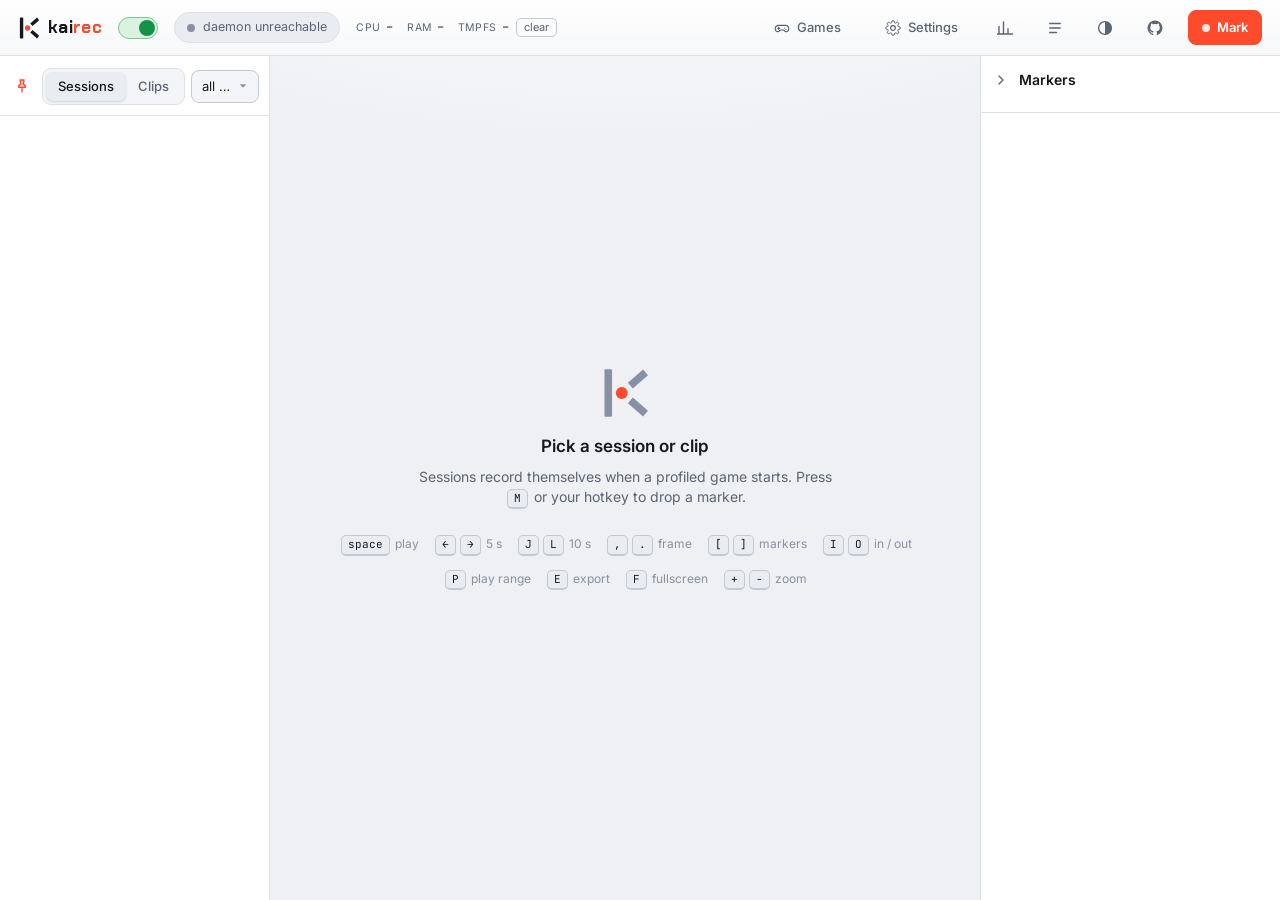
==== src/Kairec.Daemon/wwwroot/index.html @ ac929bff "Web UI: light theme that follows the system, icon-only Stats and Log Colours are light-dark() tokens" ====
<!doctype html>
<html lang="en">
<head>
<meta charset="utf-8">
<meta name="viewport" content="width=device-width, initial-scale=1">
<title>kairec</title>
<link rel="icon" type="image/svg+xml" href="kairec-icon.svg">
<link rel="icon" type="image/png" sizes="32x32" href="kairec-icon-32.png">
<link rel="preconnect" href="https://fonts.googleapis.com">
<link href="https://fonts.googleapis.com/css2?family=Chakra+Petch:wght@700&family=Inter:wght@400;500;600;700&family=JetBrains+Mono:wght@400;500&display=swap" rel="stylesheet">
<script>
  // Theme: follows the OS/browser unless the theme button picked light or dark (kept in localStorage).
  // Runs before the stylesheet so the page never flashes the wrong one.
  (() => {
    const mq = matchMedia('(prefers-color-scheme: light)');
    const apply = () => {
      let t = 'auto'; try { t = localStorage.getItem('theme') || 'auto'; } catch {}
      document.documentElement.dataset.scheme = t === 'auto' ? (mq.matches ? 'light' : 'dark') : t;
      return t;
    };
    mq.addEventListener('change', apply); apply();
    window.kairecTheme = { get: apply, set: t => { try { t === 'auto' ? localStorage.removeItem('theme') : localStorage.setItem('theme', t); } catch {} return apply(); } };
  })();
</script>
<link rel="stylesheet" href="style.css">
</head>
<body>
<header>
  <div class="brand">
    <svg class="logo" viewBox="14 10 88 100" aria-hidden="true"><rect x="20" y="16" width="14" height="88" rx="2" fill="currentColor"/><line x1="67.9" y1="46.3" x2="96" y2="22" stroke="currentColor" stroke-width="14"/><line x1="67.9" y1="73.7" x2="96" y2="98" stroke="currentColor" stroke-width="14"/><circle cx="52" cy="60" r="11" fill="var(--brand)"/></svg>
    <span class="wordmark">kai<span class="rec">rec</span></span>
  </div>
  <div class="switch-wrap">
    <button id="powerBtn" class="switch on" title="auto recording on/off"><span class="knob"></span></button>
    <div id="pauseMenu" class="menu" hidden>
      <div class="menu-title">Turn off recording</div>
      <button data-pause="session">for the rest of this game</button>
      <button data-pause="until" data-hours="1">for 1 hour</button>
      <button data-pause="until" data-hours="2">for 2 hours</button>
      <button data-pause="until" data-hours="8">for 8 hours</button>
      <button data-pause="forever">until I turn it back on</button>
      <div class="menu-note">A running session is stopped. Manual <code>kairec start</code> still works.</div>
    </div>
  </div>
  <div id="status" class="status idle"><span class="dot"></span><span class="txt">idle</span></div>
  <div class="usage" id="usage" title="kairec's own CPU (per core) and memory: daemon + recorder">
    <span class="u" id="uCpuWrap" title="click to switch between share of all cores and share of one core" style="cursor:pointer"><span class="k" id="uCpuK">cpu</span><span class="v mono" id="uCpu">–</span></span>
    <span class="u"><span class="k">ram</span><span class="v mono" id="uRss">–</span></span>
    <span class="u"><span class="k">tmpfs</span><span class="v mono" id="uFs">–</span><button class="tiny" id="clearRam" title="drop RAM footage of finished sessions">clear</button></span>
  </div>
  <div class="spacer"></div>
  <button id="gamesBtn" class="btn ghost" title="Games: profiles and detected games">
    <svg viewBox="0 0 24 24"><path d="M7 8h10a5 5 0 0 1 5 5v1a3.5 3.5 0 0 1-6.2 2.2L14.5 15h-5l-1.3 1.2A3.5 3.5 0 0 1 2 14v-1a5 5 0 0 1 5-5zM7 11v3M5.5 12.5h3M16 12h.01M18 14h.01" fill="none" stroke="currentColor" stroke-width="1.8" stroke-linecap="round" stroke-linejoin="round"/></svg><span>Games</span></button>
  <button id="settingsBtn" class="btn ghost" title="Settings">
    <svg viewBox="0 0 24 24"><path d="M12 15.5a3.5 3.5 0 1 0 0-7 3.5 3.5 0 0 0 0 7z" fill="none" stroke="currentColor" stroke-width="1.8"/><path d="M19.4 15a1.7 1.7 0 0 0 .3 1.8l.1.1a2 2 0 1 1-2.8 2.8l-.1-.1a1.7 1.7 0 0 0-1.8-.3 1.7 1.7 0 0 0-1 1.5V21a2 2 0 1 1-4 0v-.1a1.7 1.7 0 0 0-1.1-1.5 1.7 1.7 0 0 0-1.8.3l-.1.1a2 2 0 1 1-2.8-2.8l.1-.1a1.7 1.7 0 0 0 .3-1.8 1.7 1.7 0 0 0-1.5-1H3a2 2 0 1 1 0-4h.1a1.7 1.7 0 0 0 1.5-1.1 1.7 1.7 0 0 0-.3-1.8l-.1-.1a2 2 0 1 1 2.8-2.8l.1.1a1.7 1.7 0 0 0 1.8.3H9a1.7 1.7 0 0 0 1-1.5V3a2 2 0 1 1 4 0v.1a1.7 1.7 0 0 0 1 1.5 1.7 1.7 0 0 0 1.8-.3l.1-.1a2 2 0 1 1 2.8 2.8l-.1.1a1.7 1.7 0 0 0-.3 1.8V9a1.7 1.7 0 0 0 1.5 1H21a2 2 0 1 1 0 4h-.1a1.7 1.7 0 0 0-1.5 1z" fill="none" stroke="currentColor" stroke-width="1.5"/></svg>
    <span>Settings</span>
  </button>
  <button id="statsBtn" class="btn ghost icon" title="Stats" aria-label="Stats">
    <svg viewBox="0 0 24 24"><path d="M4 20V10M10 20V4M16 20v-7M22 20H2" fill="none" stroke="currentColor" stroke-width="1.8" stroke-linecap="round"/></svg></button>
  <button id="logBtn" class="btn ghost icon" title="Log" aria-label="Log">
    <svg viewBox="0 0 24 24"><path d="M5 6h14M5 12h14M5 18h9" fill="none" stroke="currentColor" stroke-width="1.8" stroke-linecap="round"/></svg></button>
  <button id="themeBtn" class="btn ghost icon" data-theme="auto">
    <svg class="ic-auto" viewBox="0 0 24 24"><circle cx="12" cy="12" r="8.5" fill="none" stroke="currentColor" stroke-width="1.8"/><path d="M12 3.5a8.5 8.5 0 0 1 0 17z" fill="currentColor"/></svg>
    <svg class="ic-light" viewBox="0 0 24 24"><circle cx="12" cy="12" r="4" fill="none" stroke="currentColor" stroke-width="1.8"/><path d="M12 2.5v2.5M12 19v2.5M2.5 12H5M19 12h2.5M5.3 5.3l1.8 1.8M16.9 16.9l1.8 1.8M18.7 5.3l-1.8 1.8M7.1 16.9l-1.8 1.8" fill="none" stroke="currentColor" stroke-width="1.8" stroke-linecap="round"/></svg>
    <svg class="ic-dark" viewBox="0 0 24 24"><path d="M20 14.5A8.5 8.5 0 0 1 9.5 4a8.5 8.5 0 1 0 10.5 10.5z" fill="none" stroke="currentColor" stroke-width="1.8" stroke-linejoin="round"/></svg>
  </button>
  <a class="btn ghost icon" href="https://github.com/luke-kearney/kairec" target="_blank" rel="noopener" title="kairec on GitHub">
    <svg viewBox="0 0 24 24"><path d="M12 2a10 10 0 0 0-3.16 19.49c.5.09.68-.22.68-.48v-1.7c-2.78.6-3.37-1.34-3.37-1.34-.45-1.16-1.11-1.47-1.11-1.47-.91-.62.07-.61.07-.61 1 .07 1.53 1.03 1.53 1.03.9 1.53 2.34 1.09 2.91.83.09-.65.35-1.09.63-1.34-2.22-.25-4.56-1.11-4.56-4.94 0-1.09.39-1.98 1.03-2.68-.1-.25-.45-1.27.1-2.65 0 0 .84-.27 2.75 1.02a9.6 9.6 0 0 1 5 0c1.91-1.29 2.75-1.02 2.75-1.02.55 1.38.2 2.4.1 2.65.64.7 1.03 1.59 1.03 2.68 0 3.84-2.34 4.68-4.57 4.93.36.31.68.92.68 1.85v2.74c0 .27.18.58.69.48A10 10 0 0 0 12 2z" fill="currentColor"/></svg></a>
  <button id="markBtn" class="btn accent" title="M"><span class="pulse"></span>Mark</button>
</header>

<div class="layout">
  <aside id="aside">
    <div class="tabs">
      <button class="tbtn pin on" id="asideToggle" title="unpin sidebar: it collapses and shows on hover" aria-pressed="true">
        <svg viewBox="0 0 24 24"><path d="M9 3h6l-1 6 3 3v2H7v-2l3-3zM12 14v7"/></svg>
      </button>
      <div class="seg">
        <button class="tab active" data-tab="sessions">Sessions</button>
        <button class="tab" data-tab="clips">Clips</button>
      </div>
      <select id="profileFilter" class="sel" title="profile"><option value="">all profiles</option></select>
    </div>
    <div class="pane-tab" id="asideTab" title="expand sidebar"><span id="asideTabLabel">Sessions</span></div>
    <div id="list" class="list"></div>
  </aside>

  <main>
    <div id="settings" class="settings" hidden>
      <div class="settings-head">
        <div class="title" id="cfgTitle">Settings</div>
        <div id="cfgNotice" class="notice" hidden></div>
        <div class="spacer"></div>
        <span id="gamesAdd"></span>
        <button class="btn ghost" id="cfgRawToggle">Raw TOML</button>
        <button class="btn primary" id="cfgSave">Save</button>
        <button class="btn ghost" id="cfgClose">Close</button>
      </div>
      <div id="cfgForm"></div>
      <div id="cfgRaw" hidden>
        <p class="muted">The file as it is on disk. Saving here keeps your comments; saving from the form rewrites the file without them.</p>
        <textarea id="cfgText" spellcheck="false"></textarea>
        <div class="group"><button class="btn primary" id="cfgSaveRaw">Save raw</button><span class="muted mono" id="cfgPath"></span></div>
      </div>
    </div>

    <div id="stats" class="page" hidden>
      <div class="page-head"><div class="title">Stats</div><div class="spacer"></div><span class="muted" id="statsNote"></span><button class="btn ghost" id="statsClose">Close</button></div>
      <div class="tiles" id="tiles"></div>
      <div class="card"><h3>Sessions</h3><div class="tablewrap"><table class="tbl" id="statsTable"></table></div></div>
    </div>
    <div id="log" class="page" hidden>
      <div class="page-head"><div class="title">Log</div><div class="chips inline" id="logChips"></div><div class="spacer"></div><label class="chk"><input type="checkbox" id="logFollow" checked> follow</label><button class="btn ghost" id="logClose">Close</button></div>
      <div class="card logcard"><div id="logList"></div></div>
    </div>
    <div id="empty" class="empty">
      <svg viewBox="14 10 88 100" class="empty-icon"><rect x="20" y="16" width="14" height="88" rx="2" fill="currentColor"/><line x1="67.9" y1="46.3" x2="96" y2="22" stroke="currentColor" stroke-width="14"/><line x1="67.9" y1="73.7" x2="96" y2="98" stroke="currentColor" stroke-width="14"/><circle cx="52" cy="60" r="11" fill="var(--brand)"/></svg>
      <div class="empty-title">Pick a session or clip</div>
      <div class="empty-hint">Sessions record themselves when a profiled game starts. Press <kbd>M</kbd> or your hotkey to drop a marker.</div>
      <div class="keys">
        <span><kbd>space</kbd> play</span><span><kbd>←</kbd><kbd>→</kbd> 5 s</span><span><kbd>J</kbd><kbd>L</kbd> 10 s</span>
        <span><kbd>,</kbd><kbd>.</kbd> frame</span><span><kbd>[</kbd><kbd>]</kbd> markers</span><span><kbd>I</kbd><kbd>O</kbd> in / out</span><span><kbd>P</kbd> play range</span><span><kbd>E</kbd> export</span><span><kbd>F</kbd> fullscreen</span><span><kbd>+</kbd><kbd>-</kbd> zoom</span>
      </div>
    </div>

    <div id="viewer" hidden>
      <div class="titlebar">
        <div>
          <div id="title" class="title"></div>
          <div id="subtitle" class="subtitle"></div>
        </div>
        <div class="title-acts">
          <button class="btn ghost star" id="starClip" title="star this clip: it is never deleted by retention" hidden>★ <span>Star</span></button>
          <button class="btn ghost danger" id="deleteClip" title="delete this clip" hidden><span>Delete</span></button>
        </div>
      </div>
      <div class="stage" id="stage">
        <div class="player"><video id="video" preload="metadata" playsinline></video>
          <div id="playerMsg" class="player-msg" hidden>
            <svg viewBox="0 0 24 24"><rect x="3" y="5" width="18" height="14" rx="2.5"/><path d="M4 5l16 14M20 5L4 19"/></svg>
            <div class="t" id="playerMsgTitle"></div>
            <div class="s" id="playerMsgText"></div>
          </div>
          <div id="exportPop" class="export-pop" hidden>
            <div class="row">
              <span class="lbl">range</span>
              <input id="inVal" class="num mono" type="number" step="0.1" min="0" placeholder="in" title="in (s)">
              <span class="unit">→</span>
              <input id="outVal" class="num mono" type="number" step="0.1" min="0" placeholder="out" title="out (s)">
              <span class="lbl">len</span><input id="rangeLen" class="num mono short" type="number" min="1" value="30" title="default range length in seconds"><span class="unit">s</span>
            </div>
            <div class="row">
              <input id="exportLabel" class="text" placeholder="clip label (optional)">
              <label class="chk"><input type="checkbox" id="exact"> frame-exact</label>
              <button class="btn primary" id="exportBtn" title="E">Export range</button>
            </div>
            <div class="row batch">
              <span class="lbl">around markers</span>
              <input id="before" class="num mono short" type="number" value="10" min="0"><span class="unit">s before</span>
              <input id="after" class="num mono short" type="number" value="5" min="0"><span class="unit">s after</span>
              <select id="batchType" class="sel"></select>
              <button class="btn" id="batchBtn">Export all</button>
            </div>
          </div>
        </div>
        <div class="transport">
          <button class="tbtn" id="tPrev" title="previous marker  [">
            <svg viewBox="0 0 24 24"><path d="M6 5v14M19 5l-10 7 10 7z"/></svg></button>
          <button class="tbtn" id="tBack" title="back 10 s  J / ←">
            <svg viewBox="0 0 24 24"><path d="M11 5L4 12l7 7M20 5l-7 7 7 7"/></svg><span class="tsub">10</span></button>
          <button class="tbtn big" id="tPlay" title="play / pause  space">
            <svg class="ic-play" viewBox="0 0 24 24"><path d="M7 4l13 8-13 8z"/></svg>
            <svg class="ic-pause" viewBox="0 0 24 24"><path d="M6 4h4v16H6zM14 4h4v16h-4z"/></svg></button>
          <button class="tbtn" id="tFwd" title="forward 10 s  L / →">
            <svg viewBox="0 0 24 24"><path d="M13 5l7 7-7 7M4 5l7 7-7 7"/></svg><span class="tsub">10</span></button>
          <button class="tbtn" id="tNext" title="next marker  ]">
            <svg viewBox="0 0 24 24"><path d="M18 5v14M5 5l10 7-10 7z"/></svg></button>
          <span class="tclock mono" id="tClock">0:00 / 0:00</span>
          <span class="tsep"></span>
          <button class="tbtn tsm" id="inBtn" title="set in  I">
            <svg viewBox="0 0 24 24"><path d="M5 4v16M9 12h10M15 8l4 4-4 4"/></svg></button>
          <button class="tbtn tsm" id="outBtn" title="set out  O">
            <svg viewBox="0 0 24 24"><path d="M19 4v16M15 12H5M9 8l-4 4 4 4"/></svg></button>
          <button class="tbtn tsm" id="goIn" title="jump to in  shift+I">
            <svg viewBox="0 0 24 24"><path d="M5 5v14M19 12H8M12 8l-4 4 4 4"/></svg></button>
          <button class="tbtn tsm" id="playRange" title="play in → out  P">
            <svg viewBox="0 0 24 24"><path d="M4 5v14M20 5v14M9 8l7 4-7 4z"/></svg></button>
          <span class="trange mono" id="tRange"></span>
          <button class="tbtn tsm" id="saveBtn" title="export…">
            <svg viewBox="0 0 24 24"><path d="M5 4h11l3 3v13H5zM8 4v5h7V4M8 20v-6h8v6"/></svg></button>
          <span class="spacer"></span>
          <button class="tbtn" id="tMute" title="mute">
            <svg class="ic-vol" viewBox="0 0 24 24"><path d="M4 9v6h4l5 4V5L8 9zM16 9a4 4 0 0 1 0 6M18.5 6.5a8 8 0 0 1 0 11"/></svg>
            <svg class="ic-muted" viewBox="0 0 24 24"><path d="M4 9v6h4l5 4V5L8 9zM16 9l5 6M21 9l-5 6"/></svg></button>
          <input type="range" id="tVol" class="vol" min="0" max="1" step="0.02" value="1" title="volume">
          <button class="tbtn" id="tFull" title="fullscreen  F">
            <svg viewBox="0 0 24 24"><path d="M4 9V4h5M20 9V4h-5M4 15v5h5M20 15v5h-5"/></svg></button>
        </div>
      </div>

      <div class="tl-wrap">
        <div id="timeline" class="timeline">
          <div id="tlPurged" class="tl-purged"></div>
          <div id="tlWindow" class="tl-window"></div>
          <div id="tlRuler" class="tl-ruler"></div>
          <div id="tlSel" class="tl-sel"><div class="handle l" data-h="in"></div><div class="handle r" data-h="out"></div></div>
          <div id="tlMarkers"></div>
          <div id="tlHead" class="tl-head"><div class="bubble" id="tlHeadT">0:00</div></div>
          <div id="tlTip" class="tl-tip"></div>
        </div>
        <div class="tl-foot">
          <div class="tl-legend" id="legend"></div>
          <div class="spacer"></div>
          <div class="zoom">
            <button class="tbtn sm" id="zoomOut" title="zoom out  −">−</button>
            <span class="mono" id="zoomLbl">fit</span>
            <button class="tbtn sm" id="zoomIn" title="zoom in  +">+</button>
            <button class="tbtn sm" id="zoomFit" title="fit  0">fit</button>
          </div>
          <span class="time mono" id="curTime">0:00</span>
        </div>
      </div>
    </div>
  </main>

  <section id="markersPane" class="markers">
    <div class="pane-head">
      <button class="tbtn collapse" id="markersToggle" title="collapse markers" aria-expanded="true">
        <svg viewBox="0 0 24 24"><path d="M9 6l6 6-6 6"/></svg>
      </button>
      <span class="pane-title">Markers</span>
      <select id="typeFilter" class="sel" hidden><option value="">all</option></select>
    </div>
    <div class="pane-tab" id="markersTab" title="expand markers">Markers<span id="markersCount" class="n"></span></div>
    <div id="typeChips" class="chips"></div>
    <div id="markerList"></div>
  </section>
</div>

<div id="toast" class="toast" hidden></div>
<script src="hls.min.js"></script>
<script src="app.js"></script>
<script src="settings.js"></script>
<script src="pages.js"></script>
</body>
</html>
---- src/Kairec.Daemon/wwwroot/style.css ----
:root {
  /* Every colour is light-dark(light, dark). index.html sets data-scheme from the OS/browser preference, or from
     the theme button's choice; without it the page is dark. */
  color-scheme: dark;
  --bg: light-dark(#eef0f4, #0b0e14); --bg2: light-dark(#f3f5f8, #0f131b); --panel: light-dark(#ffffff, #131822); --panel2: light-dark(#e9ecf1, #1a2130);
  --line: light-dark(#dde1e8, #232c3b); --line2: light-dark(#c3cad6, #2e3a4d);
  --text: light-dark(#16181d, #e8ecf3); --muted: light-dark(#5a6475, #8592a6); --dim: light-dark(#8791a3, #5b667a);
  --accent: light-dark(#a86400, #f5b544); --accent-ink: #1a1200; --cyan: light-dark(#0a84b0, #4cc9f0); --danger: light-dark(#d32f22, #ff6b6b); --ok: light-dark(#15924a, #4ade80);
  --brand: #ff4a2b; --brand-hover: #ff6247; --ink: light-dark(#16181d, #ede9e3);   /* record red and the inks, from packaging/brand */
  --radius: 10px; --shadow: 0 10px 30px light-dark(rgba(16,24,40,.16), rgba(0,0,0,.45));
  /* surfaces */
  --bar1: light-dark(#ffffff, #121722); --bar2: light-dark(#f6f7f9, #0f131b);   /* header and transport bar */
  --glow: light-dark(#ffffff, #141a26); --pop: light-dark(#ffffff, #1b2230);
  --hover: light-dark(#dde2ea, #222b3c); --hover-line: light-dark(#a9b3c3, #3a475d); --hover-strong: light-dark(#d3d9e3, #27334a);
  --pri-bg: light-dark(#1c6f8f, #1c4a5e); --pri-line: light-dark(#1c6f8f, #2c6d88); --pri-text: light-dark(#ffffff, #d9f3ff); --pri-hover: light-dark(#185f7a, #235c74);
  /* tinted states: background, border, text */
  --red-bg: light-dark(#fde9e7, #2a1416); --red-bg2: light-dark(#fbd8d4, #3a1216); --red-line: light-dark(#f0b4ae, #4a2024); --red-line2: light-dark(#e79990, #5a2024); --red-text: light-dark(#b3261e, #ffb4b4);
  --amber-bg: light-dark(#fdf3d8, #2a2214); --amber-bg2: light-dark(#fbe9b8, #3a2e12); --amber-line: light-dark(#e6c97a, #4a3a12); --amber-text: light-dark(#8a5a00, #f2c66d); --amber-soft: light-dark(#a86400, #d9a441);
  --blue-bg: light-dark(#e3f1ff, #0f2233); --blue-line: light-dark(#a9d0f5, #274a66); --blue-text: light-dark(#0b5cad, #9ad0ff);
  --cyan-bg: light-dark(#dff3fb, #10283a); --cyan-line: light-dark(#7fc1da, #2c6d88);
  --green-bg: light-dark(#d9f2e1, #1f4a2c); --green-line: light-dark(#7cc796, #2e7d46);
  /* timeline */
  --tl-win1: light-dark(#d7e1ef, #1f2a3d); --tl-win2: light-dark(#c9d6e8, #172033); --tl-hov1: light-dark(#c8d5e8, #25324a); --tl-hov2: light-dark(#b9c9e0, #1b263d);
  --tl-purge1: light-dark(#e8ebf0, #131823); --tl-purge2: light-dark(#dde1e8, #1a2130); --tl-ruler: light-dark(rgba(16,24,40,.05), rgba(0,0,0,.25));
  --head: light-dark(#16181d, #ffffff); --head-ink: light-dark(#ffffff, #000000); --head-glow: light-dark(rgba(22,24,29,.35), rgba(255,255,255,.5));
  --banner-shadow: light-dark(rgba(255,255,255,.75), rgba(0,0,0,.6));
}
:root[data-scheme="light"] { color-scheme: light; }
* { box-sizing: border-box; }
html, body { margin: 0; height: 100%; background: var(--bg); color: var(--text); font: 14px/1.45 Inter, system-ui, -apple-system, "Segoe UI", Roboto, sans-serif; -webkit-font-smoothing: antialiased; }
button, input, select, textarea { font: inherit; color: inherit; }
.mono { font-family: "JetBrains Mono", ui-monospace, SFMono-Regular, Menlo, monospace; font-variant-numeric: tabular-nums; }
::-webkit-scrollbar { width: 10px; height: 10px; } ::-webkit-scrollbar-thumb { background: var(--line2); border-radius: 8px; border: 2px solid var(--panel); } ::-webkit-scrollbar-track { background: transparent; }

/* ---------- header */
header { display: flex; align-items: center; gap: 16px; height: 56px; padding: 0 18px; border-bottom: 1px solid var(--line); background: linear-gradient(180deg, var(--bar1), var(--bar2)); }
.brand { display: flex; align-items: center; gap: 8px; color: var(--ink); }
.logo { width: 22px; height: 24px; }
.wordmark { font: 700 17px/1 "Chakra Petch", Inter, sans-serif; letter-spacing: .02em; }
.wordmark .rec { color: var(--brand); }
.spacer { flex: 1; }
.status { display: inline-flex; align-items: center; gap: 8px; padding: 5px 12px; border-radius: 999px; font-size: 12.5px; background: var(--panel2); color: var(--muted); border: 1px solid var(--line); }
.status .dot { width: 8px; height: 8px; border-radius: 50%; background: var(--dim); }
.status.recording { background: var(--red-bg); color: var(--red-text); border-color: var(--red-line); }
.status.recording .dot { background: var(--brand); box-shadow: 0 0 0 0 rgba(255,74,43,.6); animation: ping 1.4s infinite; }
@keyframes ping { 70% { box-shadow: 0 0 0 7px rgba(255,92,92,0); } 100% { box-shadow: 0 0 0 0 rgba(255,92,92,0); } }

.switch-wrap { position: relative; display: flex; align-items: center; height: 100%; }
.switch { display: block; width: 40px; height: 22px; border-radius: 999px; border: 1px solid var(--line2); background: var(--panel2); position: relative; cursor: pointer; padding: 0; margin: 0; transition: background .15s; vertical-align: middle; line-height: 0; }
.switch .knob { position: absolute; top: 2px; left: 2px; width: 16px; height: 16px; border-radius: 50%; background: var(--muted); transition: left .15s, background .15s; }
.switch.on { background: var(--green-bg); border-color: var(--green-line); }
.switch.on .knob { left: 20px; background: var(--ok); }
.switch.off .knob { background: var(--danger); }
.menu { position: absolute; top: 30px; left: 0; z-index: 20; background: var(--pop); border: 1px solid var(--line2); border-radius: 10px; padding: 6px; min-width: 230px; box-shadow: var(--shadow); display: flex; flex-direction: column; gap: 2px; }
.menu-title { font-size: 11px; text-transform: uppercase; letter-spacing: .07em; color: var(--muted); padding: 6px 10px 4px; }
.menu button { text-align: left; background: transparent; border: 0; padding: 7px 10px; border-radius: 6px; cursor: pointer; font-size: 13px; }
.menu button:hover { background: var(--panel2); }
.menu.right { left: auto; right: 0; }
.banner-row { display: flex; align-items: center; gap: 10px; }
.banner-preview { width: 138px; height: 46px; object-fit: cover; border-radius: 6px; border: 1px solid var(--line2); background: var(--bg2); }
.banner-preview[hidden] { display: none; }
.banner-src { font-size: 12px; }
.menu button .sub { display: block; color: var(--dim); font-size: 11px; margin-top: 1px; }
.menu-note { font-size: 11px; color: var(--dim); padding: 6px 10px 4px; }
.status.paused { background: var(--amber-bg); color: var(--amber-text); border-color: var(--amber-line); }
.status.paused .dot { background: var(--accent); }
.usage { display: flex; gap: 14px; align-items: center; font-size: 12px; color: var(--muted); }
.usage .u { display: inline-flex; align-items: center; gap: 5px; }
.usage .k { text-transform: uppercase; letter-spacing: .06em; font-size: 10.5px; }
.usage .v { color: var(--text); }
.tiny { background: transparent; border: 1px solid var(--line2); color: var(--muted); border-radius: 5px; padding: 1px 7px; font-size: 11px; cursor: pointer; margin-left: 2px; }
.tiny:hover { color: var(--text); border-color: var(--muted); }
.tiny.confirm { color: var(--danger); border-color: var(--danger); }
.btn { white-space: nowrap; display: inline-flex; align-items: center; gap: 7px; background: var(--panel2); border: 1px solid var(--line2); padding: 7px 13px; border-radius: 8px; cursor: pointer; font-weight: 500; font-size: 13px; transition: background .12s, border-color .12s, transform .05s; }
.btn svg { width: 16px; height: 16px; }
.btn:hover { background: var(--hover); border-color: var(--hover-line); }
.btn:active { transform: translateY(1px); }
.btn.ghost { background: transparent; border-color: transparent; color: var(--muted); }
.btn.ghost:hover { background: var(--panel2); color: var(--text); }
.btn.icon { padding: 7px; text-decoration: none; }
.btn.icon svg { width: 18px; height: 18px; }
.btn.primary { background: var(--pri-bg); border-color: var(--pri-line); color: var(--pri-text); }
.btn.primary:hover { background: var(--pri-hover); border-color: var(--pri-hover); }
.btn.accent { background: var(--brand); border-color: var(--brand); color: #fff; font-weight: 600; }
.btn.accent:hover { background: var(--brand-hover); }
.btn.accent .pulse { width: 8px; height: 8px; border-radius: 50%; background: #fff; opacity: .85; }
.btn.small { padding: 4px 10px; font-size: 12px; }
.btn.danger { color: var(--danger); }
.sel { background: var(--bg2); border: 1px solid var(--line2); border-radius: 8px; padding: 6px 28px 6px 10px; font-size: 13px; appearance: none; -webkit-appearance: none; background-image: url("data:image/svg+xml,%3Csvg xmlns='http://www.w3.org/2000/svg' viewBox='0 0 20 20' fill='%238592a6'%3E%3Cpath d='M5.5 7.5l4.5 5 4.5-5z'/%3E%3C/svg%3E"); background-repeat: no-repeat; background-position: right 8px center; background-size: 14px; }

/* ---------- layout */
.layout { --aside: 320px; --markers: 340px; position: relative; display: grid; grid-template-columns: var(--aside) minmax(0, 1fr) var(--markers); height: calc(100% - 56px); }
.layout.settings-open { grid-template-columns: var(--aside) minmax(0, 1fr); }
.layout.settings-open .markers { display: none; }
.layout.markers-collapsed { --markers: 36px; }
.layout.markers-collapsed .markers > :not(.pane-head):not(.pane-tab) { display: none; }
/* sidebar: collapses to a strip; hovering the strip floats the full sidebar over the content until the mouse leaves */
.layout.aside-collapsed { --aside: 36px; }
.layout.aside-collapsed aside:not(.peek) > :not(.tabs):not(.pane-tab) { display: none; }
.layout.aside-collapsed aside:not(.peek) .tabs { padding: 6px 0 0; border: 0; justify-content: center; }
.layout.aside-collapsed aside:not(.peek) .tabs > :not(.pin) { display: none; }
.layout.aside-collapsed aside:not(.peek) .pane-tab { display: flex; }
.layout.aside-collapsed aside.peek { position: absolute; left: 0; top: 0; bottom: 0; width: 320px; z-index: 30; box-shadow: 12px 0 30px light-dark(rgba(16,24,40,.18), rgba(0,0,0,.45)); }
.tbtn.pin { width: 28px; height: 28px; flex: none; }
.tbtn.pin svg { width: 16px; height: 16px; }
.tbtn.pin.on { color: var(--brand); }
.tbtn.pin.on svg path { fill: color-mix(in srgb, var(--brand) 35%, transparent); }
.layout.markers-collapsed .pane-head { padding: 6px 0 0; justify-content: center; }
.layout.markers-collapsed .pane-head > :not(.collapse) { display: none; }
.layout.markers-collapsed .markers .collapse svg { transform: rotate(180deg); }
.layout.markers-collapsed .markers .pane-tab { display: flex; }
aside, .markers { background: var(--panel); display: flex; flex-direction: column; min-height: 0; }
aside { border-right: 1px solid var(--line); grid-column: 1; }
main { grid-column: 2; }
.markers { grid-column: 3; }
.markers { border-left: 1px solid var(--line); }
main { min-width: 0; display: flex; flex-direction: column; min-height: 0; overflow: auto; background: radial-gradient(1200px 500px at 50% -200px, var(--glow) 0%, var(--bg) 60%); }

/* ---------- sidebar */
.tabs { display: flex; gap: 6px; padding: 12px 10px 10px 8px; border-bottom: 1px solid var(--line); align-items: center; }
.tabs .seg { flex: none; }
.tabs .sel { flex: 1 1 0; min-width: 0; width: 0; text-overflow: ellipsis; overflow: hidden; }
.seg { display: inline-flex; background: var(--bg2); border: 1px solid var(--line); border-radius: 9px; padding: 3px; }
.tab { background: transparent; border: 0; padding: 5px 12px; border-radius: 7px; cursor: pointer; color: var(--muted); font-weight: 500; font-size: 13px; }
.tab.active { background: var(--panel2); color: var(--text); box-shadow: 0 1px 2px light-dark(rgba(16,24,40,.15), rgba(0,0,0,.4)); }
#profileFilter { margin-left: auto; max-width: 150px; }
.list { overflow: auto; flex: 1; padding: 8px; display: flex; flex-direction: column; gap: 6px; }
.item { flex: none; position: relative; overflow: hidden; padding: 10px 12px; border-radius: 9px; cursor: pointer; border: 1px solid transparent; background: transparent; transition: background .1s, border-color .1s; }
/* game banner behind the card: dimmed, fading out to the left so the text stays readable; grey when the footage is gone */
.item.has-banner::before { content: ""; position: absolute; inset: 0; background: var(--banner) center / cover no-repeat; opacity: .38; transition: opacity .15s; -webkit-mask-image: linear-gradient(90deg, rgba(0,0,0,.25), rgba(0,0,0,1) 70%); mask-image: linear-gradient(90deg, rgba(0,0,0,.25), rgba(0,0,0,1) 70%); }
.item.has-banner::after { content: ""; position: absolute; inset: 0; background: linear-gradient(90deg, var(--panel) 0%, color-mix(in srgb, var(--panel) 55%, transparent) 45%, color-mix(in srgb, var(--panel) 25%, transparent) 100%); }
.item.has-banner:hover::before, .item.has-banner.active::before { opacity: .55; }
.item.has-banner.active::after { box-shadow: inset 3px 0 0 var(--brand); }   /* the active notch, above the banner layers */
.item.gone.has-banner::before { filter: grayscale(1); opacity: .22; }
.item.gone.has-banner:hover::before { opacity: .3; }
.item > * { position: relative; z-index: 1; }
.item.has-banner .l1, .item.has-banner .l2 { text-shadow: 0 1px 2px var(--banner-shadow); }
.item:hover { background: var(--panel2); }
.item.active { background: var(--panel2); border-color: var(--line2); box-shadow: inset 3px 0 0 var(--brand); }
.item .l1 { display: flex; justify-content: space-between; align-items: center; gap: 8px; font-weight: 500; }
.item .l1 .r { display: flex; gap: 5px; align-items: center; }
.item .l2 { color: var(--muted); font-size: 12px; display: flex; gap: 12px; flex-wrap: wrap; margin-top: 3px; }
.item .l2 span { display: inline-flex; align-items: center; gap: 4px; }
.badge { font-size: 11px; padding: 2px 7px; border-radius: 5px; background: var(--bg2); color: var(--muted); border: 1px solid var(--line); font-weight: 500; }
.badge.live { background: var(--red-bg2); color: var(--red-text); border-color: var(--red-line2); letter-spacing: .06em; }
.badge.star { color: var(--accent); border-color: var(--amber-line); background: var(--amber-bg); }
.badge.exp { color: var(--amber-soft); }
.badge.ram { color: var(--blue-text); border-color: var(--blue-line); background: var(--blue-bg); }
.badge.new { color: var(--accent); border-color: var(--amber-line); background: var(--amber-bg); }
.badge.gone { color: var(--dim); text-decoration: line-through; }
.list .empty { padding: 30px 10px; }
.list-head { flex: none; font-size: 11px; font-weight: 600; text-transform: uppercase; letter-spacing: .08em; color: var(--dim); padding: 10px 6px 2px; }
.list-head:first-child { padding-top: 2px; }
.badge.time { text-transform: uppercase; color: var(--text); background: color-mix(in srgb, var(--bg) 70%, transparent); border-color: var(--line2); }

/* ---------- empty state */
.empty { color: var(--muted); padding: 60px 30px; text-align: center; display: flex; flex-direction: column; align-items: center; gap: 8px; margin: auto; }
.empty-icon { width: 54px; height: 54px; color: var(--dim); margin-bottom: 6px; }
.empty-title { font-size: 17px; font-weight: 600; color: var(--text); }
.empty-hint { max-width: 420px; }
.keys { display: flex; flex-wrap: wrap; gap: 14px; justify-content: center; margin-top: 18px; font-size: 12px; color: var(--dim); }
kbd { display: inline-block; min-width: 20px; padding: 1px 6px; border-radius: 5px; background: var(--panel2); border: 1px solid var(--line2); border-bottom-width: 2px; font: 11px/1.4 "JetBrains Mono", monospace; color: var(--text); margin: 0 2px; }

/* ---------- viewer */
/* title + player + timeline are fitted to the visible height so the timeline never leaves the screen */
#viewer { display: flex; flex-direction: column; padding: 16px 20px 20px; gap: 14px; height: 100%; }
#viewer > :not(.stage) { flex: 0 0 auto; }
.titlebar { display: flex; align-items: flex-end; justify-content: space-between; gap: 12px; }
.title { font-weight: 600; font-size: 16px; }
.subtitle { color: var(--muted); font-size: 12.5px; margin-top: 2px; }
.btn.star.on { color: var(--accent); border-color: var(--amber-line); background: var(--amber-bg); }
.title-acts { display: flex; gap: 6px; align-items: center; }
.btn.danger.arm { background: var(--red-bg2); border-color: var(--red-line2); color: var(--red-text); }
/* the stage grows with the video and shrinks so the timeline below always stays in view */
.stage { border-radius: var(--radius); overflow: hidden; box-shadow: var(--shadow); border: 1px solid var(--line); background: #000; display: flex; flex-direction: column; flex: 0 1 auto; min-height: 0; }
.player { background: #000; position: relative; flex: 1 1 auto; min-height: 160px; display: flex; justify-content: center; }
video { width: 100%; max-height: 100%; aspect-ratio: auto 16 / 9; display: block; background: #000; cursor: pointer; }
.transport { flex: 0 0 auto; display: flex; align-items: center; gap: 2px; padding: 6px 10px; background: linear-gradient(180deg, var(--bar1), var(--bar2)); border-top: 1px solid var(--line); }
.tbtn { position: relative; display: inline-flex; align-items: center; justify-content: center; width: 36px; height: 34px; border: 0; border-radius: 8px; background: transparent; color: var(--muted); cursor: pointer; }
.tbtn:hover { background: var(--panel2); color: var(--text); }
.tbtn svg { width: 20px; height: 20px; fill: none; stroke: currentColor; stroke-width: 2; stroke-linecap: round; stroke-linejoin: round; }
.tbtn.tsm { width: 30px; height: 30px; }
.tbtn.tsm svg { width: 16px; height: 16px; }
.tbtn.tsm.on { color: var(--cyan); }
.tsep { width: 1px; height: 22px; background: var(--line2); margin: 0 8px; }
.trange { color: var(--muted); font-size: 12px; margin: 0 4px; white-space: nowrap; }
.trange:empty { display: none; }
.player-msg { position: absolute; inset: 0; display: flex; flex-direction: column; align-items: center; justify-content: center; gap: 6px; text-align: center; padding: 24px; background: radial-gradient(600px 300px at 50% 40%, #171d29 0%, #0b0e14 70%); color: var(--muted); color-scheme: dark; }   /* sits where the video would: dark in both themes */
.player-msg svg { width: 52px; height: 52px; fill: none; stroke: var(--dim); stroke-width: 1.5; stroke-linecap: round; margin-bottom: 8px; }
.player-msg .t { font-size: 17px; font-weight: 600; color: var(--text); }
.player-msg .s { font-size: 13px; max-width: 420px; }
.export-pop { position: absolute; right: 10px; bottom: 10px; z-index: 3; width: min(560px, calc(100% - 20px)); display: flex; flex-direction: column; gap: 8px; padding: 10px 12px; background: color-mix(in srgb, var(--bg2) 94%, transparent); border: 1px solid var(--line2); border-radius: var(--radius); box-shadow: var(--shadow); backdrop-filter: blur(6px); }
.export-pop .row { display: flex; align-items: center; gap: 8px; flex-wrap: wrap; }
.export-pop .row.batch { border-top: 1px solid var(--line); padding-top: 8px; }
.export-pop .lbl { color: var(--muted); font-size: 12px; }
.export-pop .num.short { width: 58px; }
.tbtn.big { width: 44px; height: 40px; background: var(--panel2); color: var(--text); margin: 0 4px; }
.tbtn.big:hover { background: var(--hover-strong); }
.tbtn.big svg { width: 22px; height: 22px; fill: currentColor; stroke: none; }
.tbtn .tsub { position: absolute; bottom: 1px; right: 4px; font: 600 9px/1 "JetBrains Mono", monospace; }
.stage:not(.playing) .ic-pause, .stage.playing .ic-play { display: none; }
.stage:not(.muted) .ic-muted, .stage.muted .ic-vol { display: none; }
.tclock { color: var(--muted); font-size: 12.5px; margin-left: 8px; }
.vol { width: 90px; accent-color: var(--brand); margin: 0 6px 0 2px; }
.stage:fullscreen { border: 0; border-radius: 0; color-scheme: dark; }   /* controls float over the video */
.stage:fullscreen .player { flex: 1; display: flex; align-items: center; }
.stage:fullscreen video { max-height: none; height: 100%; width: 100%; object-fit: contain; }
.stage:fullscreen .transport { position: absolute; left: 0; right: 0; bottom: 0; background: linear-gradient(180deg, transparent, rgba(0,0,0,.85)); border: 0; padding: 14px 18px 12px; opacity: 0; transition: opacity .2s; }
.stage:fullscreen:hover .transport, .stage:fullscreen.show-ui .transport { opacity: 1; }

/* ---------- timeline */
.tl-wrap { background: var(--panel); border: 1px solid var(--line); border-radius: var(--radius); padding: 10px 12px 8px; }
.timeline { position: relative; height: 84px; background: var(--bg2); border-radius: 7px; overflow: hidden; cursor: crosshair; user-select: none; border: 1px solid var(--line); }
.tl-purged { position: absolute; top: 0; bottom: 0; left: 0; background: repeating-linear-gradient(135deg, var(--tl-purge1) 0 7px, var(--tl-purge2) 7px 14px); opacity: .8; }
.tl-window { position: absolute; top: 0; bottom: 0; background: linear-gradient(180deg, var(--tl-win1), var(--tl-win2)); }
.tl-ruler { position: absolute; left: 0; right: 0; bottom: 0; height: 18px; border-top: 1px solid var(--line); background: var(--tl-ruler); pointer-events: none; }
.tl-ruler .tick { position: absolute; bottom: 0; width: 1px; height: 6px; background: var(--dim); }
.tl-ruler .tick.major { height: 18px; background: var(--line2); }
.tl-ruler .tick span { position: absolute; left: 4px; bottom: 3px; font: 10.5px "JetBrains Mono", monospace; color: var(--muted); white-space: nowrap; }
/* layers: coverage bands (0) < selection (1) < markers (2) < playhead (4) */
.tl-sel { z-index: 1; position: absolute; top: 0; bottom: 18px; background: rgba(76, 201, 240, .22); border-left: 2px solid var(--cyan); border-right: 2px solid var(--cyan); display: none; }
.tl-sel { cursor: grab; }
.tl-sel.dragging { cursor: grabbing; }
.tl-sel .handle { position: absolute; top: 0; bottom: 0; width: 10px; cursor: ew-resize; }
/* handles sit just outside the range so they never overlap on a short one */
.tl-sel .handle.l { right: 100%; } .tl-sel .handle.r { left: 100%; }
.tl-sel .handle::after { content: ""; position: absolute; top: 4px; width: 8px; height: 14px; border-radius: 3px; background: var(--cyan); }
.tl-sel .handle.l::after { right: 0; } .tl-sel .handle.r::after { left: 0; }
.tl-head { z-index: 4; position: absolute; top: 0; bottom: 18px; width: 2px; background: var(--head); pointer-events: none; box-shadow: 0 0 6px var(--head-glow); }
.tl-head .bubble { position: absolute; top: 6px; left: 6px; padding: 1px 6px; border-radius: 4px; background: var(--head); color: var(--head-ink); font: 10.5px/1.5 "JetBrains Mono", monospace; white-space: nowrap; }
.tl-cov { z-index: 0; position: absolute; top: 0; bottom: 18px; background: linear-gradient(180deg, var(--tl-win1), var(--tl-win2)); border-left: 1px solid var(--cyan-line); border-right: 1px solid var(--cyan-line); cursor: pointer; }
.tl-cov:hover { background: linear-gradient(180deg, var(--tl-hov1), var(--tl-hov2)); }
.tl-mark { z-index: 2; position: absolute; top: 8px; width: 2px; height: 56px; margin-left: -1px; cursor: pointer; opacity: .85; transition: opacity .1s; }
.tl-mark::before { content: ""; position: absolute; top: -6px; left: -4px; width: 10px; height: 10px; border-radius: 3px; transform: rotate(45deg); background: inherit; box-shadow: 0 0 0 1px rgba(0,0,0,.5); }
.tl-mark:hover { opacity: 1; z-index: 3; }
.tl-mark.starred::after { content: "★"; position: absolute; top: -20px; left: -5px; font-size: 11px; color: var(--accent); }
.tl-tip { position: absolute; top: 6px; padding: 2px 7px; font: 11px/1.5 "JetBrains Mono", monospace; background: rgba(0,0,0,.8); color: #fff; border: 1px solid var(--line2); border-radius: 5px; pointer-events: none; display: none; white-space: nowrap; z-index: 3; }
.tl-foot { display: flex; align-items: center; gap: 12px; padding: 8px 2px 0; }
.tl-legend { display: flex; gap: 12px; flex-wrap: wrap; font-size: 11.5px; color: var(--muted); }
.tl-legend span::before { content: ""; display: inline-block; width: 9px; height: 9px; border-radius: 2px; margin-right: 5px; vertical-align: -1px; background: var(--c); }
.time { color: var(--muted); font-size: 12.5px; }

/* ---------- export panel fields */
.unit { color: var(--dim); font-size: 12px; }
.num { width: 74px; background: var(--bg2); border: 1px solid var(--line2); border-radius: 8px; padding: 6px 8px; font-size: 13px; }
.text { flex: 1 1 80px; min-width: 0; background: var(--bg2); border: 1px solid var(--line2); border-radius: 8px; padding: 6px 10px; }
.num:focus, .text:focus, .sel:focus, textarea:focus { outline: none; border-color: var(--cyan); box-shadow: 0 0 0 3px rgba(76,201,240,.15); }
.chk { color: var(--muted); font-size: 12.5px; display: inline-flex; align-items: center; gap: 6px; white-space: nowrap; }
.muted { color: var(--muted); }

/* ---------- markers pane */
.pane-head { display: flex; align-items: center; gap: 4px; padding: 10px 14px 8px 6px; font-weight: 600; }
.pane-head .pane-title { flex: 1; }
.tbtn.collapse { width: 28px; height: 28px; }
.tbtn.collapse svg { width: 16px; height: 16px; transition: transform .15s; }
.pane-tab { display: none; flex: 1; align-items: center; justify-content: center; gap: 6px; writing-mode: vertical-rl; padding: 12px 0; font-size: 12.5px; font-weight: 600; color: var(--muted); cursor: pointer; user-select: none; }
.pane-tab:hover { color: var(--text); }
.pane-tab .n { color: var(--dim); font-weight: 500; }
.pane-tab .n:empty { display: none; }
.chips { display: flex; flex-wrap: wrap; gap: 6px; padding: 0 12px 10px; border-bottom: 1px solid var(--line); }
.chip { --c: var(--muted); display: inline-flex; align-items: center; gap: 6px; padding: 3px 9px; border-radius: 999px; font-size: 12px; cursor: pointer; border: 1px solid var(--line2); background: var(--bg2); color: var(--muted); }
.chip::before { content: ""; width: 8px; height: 8px; border-radius: 50%; background: var(--c); }
.chip.on { color: var(--text); border-color: var(--c); background: color-mix(in srgb, var(--c) 18%, var(--bg2)); }
.chip .n { color: var(--dim); }
#markerList { overflow: auto; flex: 1; padding: 6px 8px; }
.mk { display: grid; grid-template-columns: 4px 1fr auto; gap: 10px; padding: 8px 8px 8px 6px; border-radius: 8px; cursor: pointer; align-items: center; }
.mk:hover { background: var(--panel2); }
.mk .bar { width: 4px; height: 100%; min-height: 28px; border-radius: 2px; }
.mk .t { font-family: "JetBrains Mono", monospace; color: var(--muted); font-size: 11.5px; margin-top: 1px; }
.mk .name { font-size: 13px; font-weight: 500; }
.mk .acts { display: flex; gap: 2px; opacity: .55; }
.mk:hover .acts { opacity: 1; }
.mk .acts button { background: transparent; border: 0; cursor: pointer; color: var(--muted); padding: 3px 5px; border-radius: 6px; font-size: 14px; }
.mk .acts button:hover { color: var(--text); background: var(--line); }
.mk .acts button.on { color: var(--accent); }
.mk.gone { opacity: .4; }

/* ---------- toast */
.toast { position: fixed; bottom: 22px; left: 50%; transform: translateX(-50%); background: var(--pop); border: 1px solid var(--line2); padding: 10px 16px; border-radius: 10px; max-width: 70vw; box-shadow: var(--shadow); font-size: 13px; animation: rise .18s ease-out; }
.toast.err { border-color: var(--danger); color: var(--red-text); }
@keyframes rise { from { transform: translate(-50%, 8px); opacity: 0; } }

/* ---------- games: a card per profile and per detected game, the editor beside them */
.games { display: grid; grid-template-columns: minmax(0, 1fr); gap: 14px; align-items: start; }
.games.editing { grid-template-columns: minmax(0, 1fr) minmax(0, 620px); }
.games .geditor { position: sticky; top: 62px; max-height: calc(100vh - 140px); overflow: auto; }
@media (max-width: 1250px) { .games.editing { grid-template-columns: 1fr; } .games .geditor { position: static; max-height: none; order: -1; } }
.gsec { margin-bottom: 20px; }
.gsec h3 { margin: 0 0 10px; font-size: 12px; text-transform: uppercase; letter-spacing: .08em; color: var(--muted); display: flex; gap: 8px; }
.gsec .help { color: var(--muted); font-size: 12.5px; margin: -4px 0 10px; max-width: 760px; }
.ggrid { display: grid; grid-template-columns: repeat(auto-fill, minmax(230px, 1fr)); gap: 12px; }
.gcard { display: flex; flex-direction: column; text-align: left; padding: 0; background: var(--panel); border: 1px solid var(--line); border-radius: var(--radius); overflow: hidden; cursor: pointer; transition: border-color .12s, transform .12s; }
.gcard:hover { border-color: var(--line2); transform: translateY(-1px); }
.gcard.sel { border-color: var(--brand); box-shadow: 0 0 0 1px var(--brand); }
.gcard.static { cursor: default; } .gcard.static:hover { transform: none; }
.gcard .gbanner { position: relative; width: 100%; aspect-ratio: 460 / 215; display: grid; place-items: center; background: var(--bg2); }
.gcard .gbanner img { position: absolute; inset: 0; width: 100%; height: 100%; object-fit: cover; }
.gcard .ginit { font: 700 34px "Chakra Petch", Inter, sans-serif; color: var(--line2); }
.gcard .gbody { display: flex; flex-direction: column; gap: 5px; padding: 10px 12px 12px; min-width: 0; }
.gcard .gname { font-size: 15px; font-weight: 600; overflow: hidden; text-overflow: ellipsis; white-space: nowrap; }
.gcard .gbadges { display: flex; gap: 5px; flex-wrap: wrap; }
.gcard .gline { font-size: 12px; overflow: hidden; text-overflow: ellipsis; white-space: nowrap; }
.gcard .gacts { display: flex; gap: 6px; margin-top: 4px; flex-wrap: wrap; }
.gchips { display: flex; flex-wrap: wrap; gap: 8px; }
.gchip { display: inline-flex; align-items: center; gap: 8px; padding: 4px 6px 4px 11px; border-radius: 999px; background: var(--panel); border: 1px solid var(--line); font-size: 12.5px; color: var(--muted); }

/* ---------- settings */
.settings { padding: 14px 22px 40px; max-width: 1700px; width: 100%; margin: 0 auto; }
.settings-cols { display: grid; grid-template-columns: minmax(0, 5fr) minmax(0, 6fr); gap: 14px; align-items: start; }
.settings-cols .col { min-width: 0; }
@media (max-width: 1250px) { .settings-cols { grid-template-columns: 1fr; } }
.settings-head { display: flex; align-items: center; gap: 10px; margin-bottom: 14px; position: sticky; top: 0; background: var(--bg); padding: 10px 0; z-index: 2; border-bottom: 1px solid var(--line); }
.settings-head .title { font-size: 18px; }
.notice { font-size: 12px; padding: 4px 11px; border-radius: 999px; background: var(--amber-bg2); color: var(--amber-text); border: 1px solid var(--amber-line); }
.card { background: var(--panel); border: 1px solid var(--line); border-radius: var(--radius); padding: 14px 16px; margin-bottom: 12px; }
.card h3 { margin: 0 0 8px; font-size: 12px; text-transform: uppercase; letter-spacing: .08em; color: var(--muted); display: flex; align-items: center; gap: 10px; }
.card h3 .spacer { flex: 1; }
.card .help { color: var(--muted); font-size: 12.5px; margin: -4px 0 10px; }
.fields { display: grid; grid-template-columns: repeat(auto-fill, minmax(220px, 1fr)); gap: 10px 16px; }
.field { display: flex; flex-direction: column; gap: 4px; font-size: 12px; color: var(--muted); }
.field input[type=text], .field input[type=number], .field select { background: var(--bg2); border: 1px solid var(--line2); border-radius: 8px; padding: 6px 9px; color: var(--text); font-size: 13px; }
.field input:focus, .field select:focus { outline: none; border-color: var(--cyan); box-shadow: 0 0 0 3px rgba(76,201,240,.15); }
.field input::placeholder { color: var(--dim); }
.field.wide { grid-column: 1 / -1; }
.toggle { position: relative; display: inline-block; width: 42px; height: 24px; margin-top: 3px; }
.toggle input { position: absolute; inset: 0; opacity: 0; margin: 0; cursor: pointer; z-index: 1; }
.toggle .track { position: absolute; inset: 0; border-radius: 999px; background: var(--panel2); border: 1px solid var(--line2); transition: background .15s, border-color .15s; }
.toggle .knob { position: absolute; top: 3px; left: 3px; width: 16px; height: 16px; border-radius: 50%; background: var(--muted); transition: left .15s, background .15s; }
.toggle input:checked + .track { background: var(--cyan-bg); border-color: var(--cyan-line); }
.toggle input:checked + .track .knob { left: 21px; background: var(--cyan); box-shadow: 0 0 6px var(--cyan); }
.toggle input:focus-visible + .track { box-shadow: 0 0 0 3px rgba(76,201,240,.25); }
.field .hint { color: var(--dim); font-size: 11.5px; line-height: 1.35; }
.agroup { margin-top: 8px; }
.alabel { font-size: 11px; text-transform: uppercase; letter-spacing: .07em; color: var(--dim); margin-bottom: 5px; }
.achips { display: flex; flex-wrap: wrap; gap: 6px; }
.achip { display: inline-flex; align-items: center; gap: 7px; padding: 5px 11px; border-radius: 999px; border: 1px solid var(--line2); background: var(--bg2); color: var(--muted); font-size: 12.5px; cursor: pointer; max-width: 100%; }
.achip .dot { width: 8px; height: 8px; border-radius: 50%; background: var(--dim); flex: none; }
.achip:hover { border-color: var(--muted); color: var(--text); }
.achip.on { color: var(--text); border-color: var(--cyan-line); background: var(--cyan-bg); }
.achip.on .dot { background: var(--cyan); box-shadow: 0 0 6px var(--cyan); }
.audio-list { display: flex; flex-direction: column; gap: 5px; font-size: 12.5px; }
.audio-list label { display: grid; grid-template-columns: auto 1fr auto; gap: 8px; align-items: center; color: var(--text); }
.audio-list label code { overflow: hidden; text-overflow: ellipsis; white-space: nowrap; text-align: right; color: var(--muted); font-family: "JetBrains Mono", monospace; font-size: 11.5px; }
.audio-list label.other { grid-template-columns: auto 1fr; margin-top: 4px; }
.audio-list label.other input[type=text] { background: var(--bg2); border: 1px solid var(--line2); border-radius: 8px; padding: 5px 9px; color: var(--text); }
.qgrid { display: grid; grid-template-columns: 1.2fr .7fr 1fr 1fr .8fr 1fr .6fr auto; gap: 6px 8px; align-items: center; }
.qgrid .qh { font-size: 11px; color: var(--muted); text-transform: uppercase; letter-spacing: .06em; }
.qgrid input, .qgrid select { background: var(--bg2); border: 1px solid var(--line2); border-radius: 8px; padding: 5px 8px; color: var(--text); font-size: 13px; min-width: 0; width: 100%; }
.qgrid input:focus, .qgrid select:focus { outline: none; border-color: var(--cyan); }
.profile { border-left: 3px solid var(--brand); }
.profile h3.ph { margin: 0; }
.profile.open h3.ph { margin-bottom: 8px; }
.profile.closed .body { display: none; }
.profile .chev { color: var(--muted); width: 12px; }
.profile .sum { font-weight: 400; text-transform: none; letter-spacing: 0; font-size: 12px; overflow: hidden; text-overflow: ellipsis; white-space: nowrap; max-width: 46%; }
.field { position: relative; }
.field > span { display: flex; align-items: center; gap: 6px; }
.field > span .tiny { margin-left: auto; }
.picker { position: absolute; top: 100%; left: 0; z-index: 30; width: min(720px, 90vw); background: var(--pop); border: 1px solid var(--line2); border-radius: 10px; box-shadow: var(--shadow); padding: 8px; }
.picker .rows { max-height: 320px; overflow: auto; margin-top: 6px; }
.picker .prow { display: grid; grid-template-columns: 150px 1fr auto; gap: 10px; align-items: center; padding: 5px 6px; border-radius: 6px; font-size: 12.5px; }
.picker .prow:hover { background: var(--panel2); }
.picker .prow .mono { overflow: hidden; text-overflow: ellipsis; white-space: nowrap; font-size: 11.5px; }
.footprint { margin-top: 10px; padding: 8px 12px; border-radius: 8px; font-size: 12.5px; background: var(--bg2); border: 1px solid var(--line); }
.footprint.ok b { color: var(--ok); }
.footprint.bad { border-color: var(--red-line2); background: var(--red-bg); }
.footprint.bad b { color: var(--danger); }
.profile .name { font-size: 15px; color: var(--text); text-transform: none; letter-spacing: 0; font-weight: 600; }
.sub { margin-top: 10px; padding-top: 10px; border-top: 1px dashed var(--line2); }
.sub .lbl { font-size: 11px; color: var(--muted); text-transform: uppercase; letter-spacing: .08em; margin-bottom: 6px; }
#cfgText { width: 100%; min-height: 60vh; background: var(--bg2); color: var(--text); border: 1px solid var(--line2); border-radius: var(--radius); padding: 12px; font: 12.5px/1.55 "JetBrains Mono", ui-monospace, monospace; }

[hidden] { display: none !important; }
@media (max-width: 1400px) { .layout { --aside: 270px; --markers: 300px; } .layout.aside-collapsed aside.peek { width: 270px; } }
@media (max-width: 1100px) {
  .layout { --aside: 240px; grid-template-columns: var(--aside) minmax(0, 1fr); grid-template-rows: 1fr auto; }
  .markers { grid-column: 1 / -1; border-left: 0; border-top: 1px solid var(--line); max-height: 34vh; }
  .layout.settings-open, .layout.markers-collapsed { grid-template-columns: var(--aside) minmax(0, 1fr); }
  .layout.aside-collapsed aside.peek { width: 240px; }
  .layout.markers-collapsed .pane-head { padding: 4px 8px; justify-content: flex-start; }
  .layout.markers-collapsed .markers .collapse svg { transform: rotate(90deg); }
  .layout.markers-collapsed .markers .pane-tab { writing-mode: horizontal-tb; padding: 0 0 8px; }
}

.zoom { display: inline-flex; align-items: center; gap: 2px; font-size: 11.5px; color: var(--muted); margin-right: 6px; }
.zoom #zoomLbl { min-width: 34px; text-align: center; }
.tbtn.sm { width: 26px; height: 24px; font-size: 14px; font-weight: 600; }
.tbtn.sm#zoomFit { width: auto; padding: 0 7px; font-size: 11px; }

/* ---------- stats & log pages */
.page { padding: 14px 22px 40px; max-width: 1100px; width: 100%; margin: 0 auto; }
.page-head { display: flex; align-items: center; gap: 12px; margin-bottom: 14px; padding: 6px 0; border-bottom: 1px solid var(--line); }
.page-head .title { font-size: 18px; }
.tiles { display: grid; grid-template-columns: repeat(auto-fill, minmax(190px, 1fr)); gap: 10px; margin-bottom: 14px; }
.tile { background: var(--panel); border: 1px solid var(--line); border-radius: var(--radius); padding: 12px 14px; }
.tile .k { font-size: 11.5px; text-transform: uppercase; letter-spacing: .07em; color: var(--muted); }
.tile .v { font-size: 22px; font-weight: 600; margin-top: 4px; font-variant-numeric: tabular-nums; }
.tile .s { font-size: 12px; color: var(--muted); margin-top: 2px; }
.tile.ram .v { color: var(--blue-text); } .tile.disk .v { color: var(--accent); } .tile.clips .v { color: var(--cyan); }
.tablewrap { overflow: auto; }
.tbl { width: 100%; border-collapse: collapse; font-size: 13px; }
.tbl th { text-align: left; font-weight: 500; color: var(--muted); font-size: 11.5px; text-transform: uppercase; letter-spacing: .06em; padding: 6px 8px; border-bottom: 1px solid var(--line); white-space: nowrap; }
.tbl td { padding: 7px 8px; border-bottom: 1px solid var(--line); white-space: nowrap; }
.tbl td.n { text-align: right; font-family: "JetBrains Mono", monospace; font-size: 12.5px; }
.tbl th.n { text-align: right; }
.tbl tr:hover td { background: var(--panel2); }
.tbl tr.live td:first-child::before { content: "●"; color: #ff5c5c; margin-right: 6px; }
.chips.inline { padding: 0; border: 0; }
.logcard { padding: 6px 8px; }
.ev { display: grid; grid-template-columns: 82px 74px 1fr; gap: 10px; padding: 6px 8px; border-bottom: 1px solid var(--line); font-size: 13px; align-items: baseline; }
.ev:last-child { border-bottom: 0; }
.ev .t { font-family: "JetBrains Mono", monospace; color: var(--muted); font-size: 12px; }
.ev .k { font-size: 11px; text-transform: uppercase; letter-spacing: .06em; padding: 1px 7px; border-radius: 4px; text-align: center; background: var(--bg2); border: 1px solid var(--line); color: var(--muted); }
.ev.k-clip .k, .ev.k-export .k { color: var(--cyan); border-color: var(--cyan-line); }
.ev.k-mark .k { color: var(--brand); border-color: var(--red-line2); }
.ev.k-session .k { color: var(--ok); border-color: var(--green-line); }
.ev.k-error .k, .ev.l-error .k { color: var(--danger); border-color: var(--red-line2); }
.ev.k-purge .k { color: var(--amber-soft); }
.ev .m { min-width: 0; }
.ev .m small { color: var(--muted); margin-left: 8px; font-family: "JetBrains Mono", monospace; font-size: 11.5px; }

/* ---------- light theme: the few things a colour token cannot express */
/* marker colours are picked for a dark track; on a light one they get deeper so yellow and grey still read */
[data-scheme="light"] .tl-mark, [data-scheme="light"] .mk .bar, [data-scheme="light"] .chip::before, [data-scheme="light"] .tl-legend span::before { filter: brightness(.82) saturate(1.35); }
[data-scheme="light"] .item.has-banner:not(.gone)::before { opacity: .5; }
[data-scheme="light"] .item.has-banner:not(.gone):hover::before, [data-scheme="light"] .item.has-banner.active:not(.gone)::before { opacity: .7; }
#themeBtn svg { display: none; } #themeBtn[data-theme="auto"] .ic-auto, #themeBtn[data-theme="light"] .ic-light, #themeBtn[data-theme="dark"] .ic-dark { display: block; }
.ggrid > .muted { grid-column: 1 / -1; }
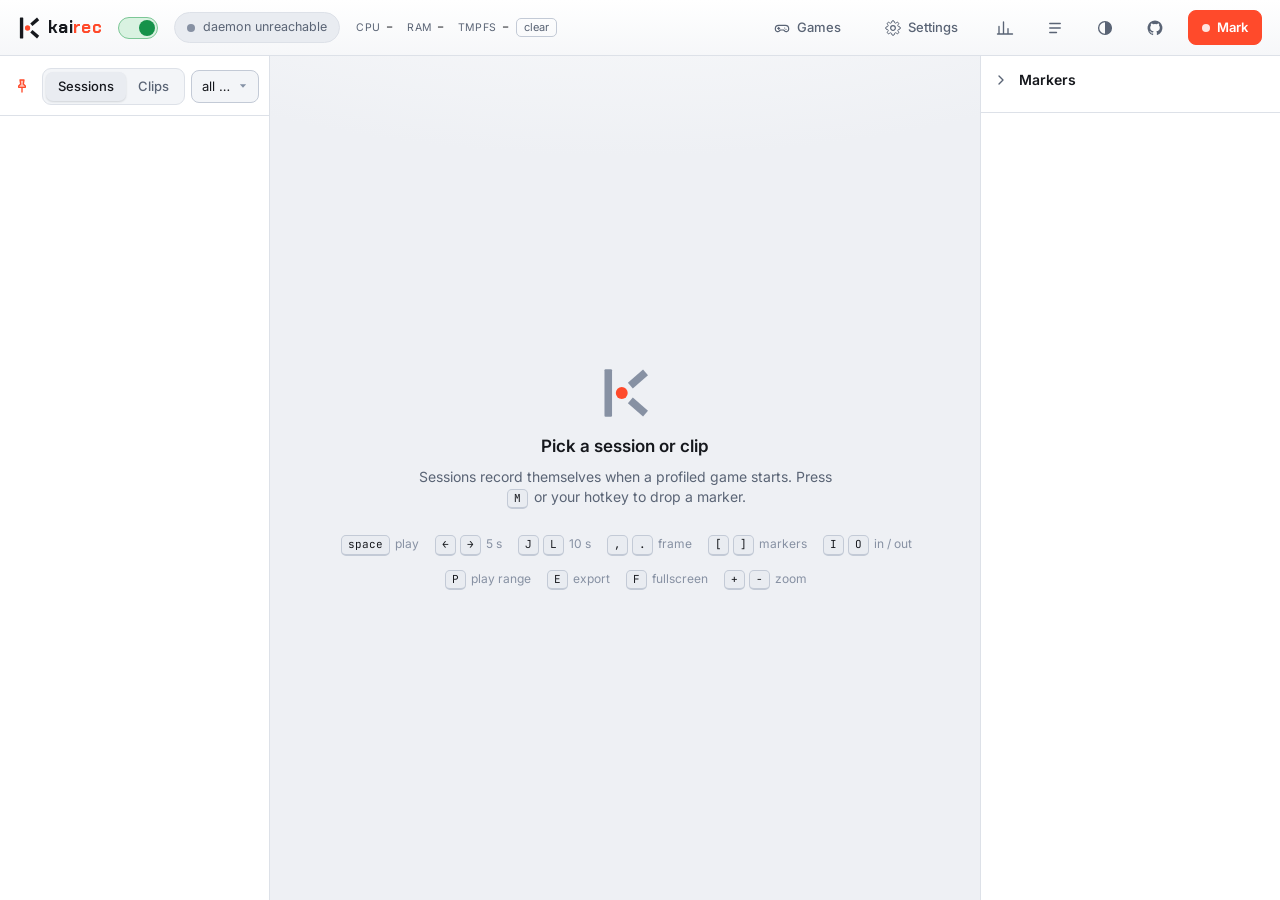
==== commit a013ffbd: "Web UI: inline SVG icons instead of symbol characters icon('name') in app.js draws star, scissors, c" ====
--- a/src/Kairec.Daemon/wwwroot/index.html
+++ b/src/Kairec.Daemon/wwwroot/index.html
@@ -130,7 +130,7 @@
           <div id="subtitle" class="subtitle"></div>
         </div>
         <div class="title-acts">
-          <button class="btn ghost star" id="starClip" title="star this clip: it is never deleted by retention" hidden>★ <span>Star</span></button>
+          <button class="btn ghost star" id="starClip" title="star this clip: it is never deleted by retention" hidden><svg class="ic ic-star" viewBox="0 0 24 24" aria-hidden="true"><polygon points="12 2 15.09 8.26 22 9.27 17 14.14 18.18 21.02 12 17.77 5.82 21.02 7 14.14 2 9.27 8.91 8.26 12 2"/></svg><span>Star</span></button>
           <button class="btn ghost danger" id="deleteClip" title="delete this clip" hidden><span>Delete</span></button>
         </div>
       </div>
--- a/src/Kairec.Daemon/wwwroot/style.css
+++ b/src/Kairec.Daemon/wwwroot/style.css
@@ -144,7 +144,13 @@
 .badge { font-size: 11px; padding: 2px 7px; border-radius: 5px; background: var(--bg2); color: var(--muted); border: 1px solid var(--line); font-weight: 500; }
 .badge.live { background: var(--red-bg2); color: var(--red-text); border-color: var(--red-line2); letter-spacing: .06em; }
 .badge.star { color: var(--accent); border-color: var(--amber-line); background: var(--amber-bg); }
-.badge.exp { color: var(--amber-soft); }
+.badge.exp { color: var(--amber-soft); display: inline-flex; align-items: center; gap: 3px; font-variant-numeric: tabular-nums; }
+/* icon('name') in app.js: sized by the text around it; a star fills when its holder is on */
+.ic { width: 1em; height: 1em; flex: none; vertical-align: -.125em; fill: none; stroke: currentColor; stroke-width: 2; stroke-linecap: round; stroke-linejoin: round; }
+.badge .ic { width: 11px; height: 11px; stroke-width: 2.2; }
+.badge.star { display: inline-flex; align-items: center; }
+.badge.star .ic, .on > .ic-star { fill: currentColor; }
+.tiny .ic, .btn.small .ic { width: 12px; height: 12px; vertical-align: -2px; }
 .badge.ram { color: var(--blue-text); border-color: var(--blue-line); background: var(--blue-bg); }
 .badge.new { color: var(--accent); border-color: var(--amber-line); background: var(--amber-bg); }
 .badge.gone { color: var(--dim); text-decoration: line-through; }
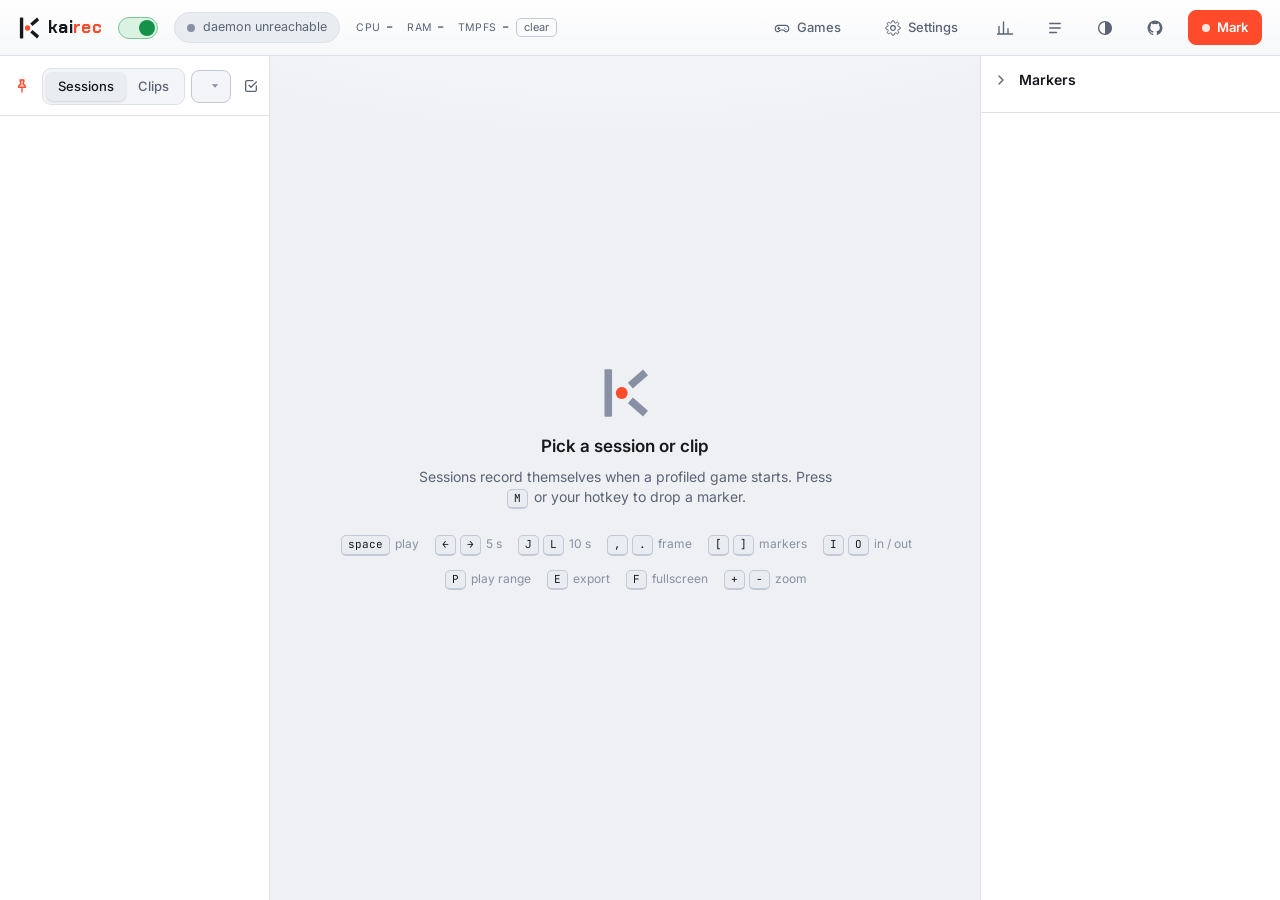
==== commit a41fc1ed: "Share-size copies, Send to Discord, and managing clips in the UI A clip or a range can be re-encoded" ====
--- a/src/Kairec.Daemon/wwwroot/index.html
+++ b/src/Kairec.Daemon/wwwroot/index.html
@@ -4,6 +4,9 @@
 <meta charset="utf-8">
 <meta name="viewport" content="width=device-width, initial-scale=1">
 <title>kairec</title>
+<link rel="manifest" href="manifest.webmanifest">
+<meta name="theme-color" content="#0b0e14" media="(prefers-color-scheme: dark)">
+<meta name="theme-color" content="#ffffff" media="(prefers-color-scheme: light)">
 <link rel="icon" type="image/svg+xml" href="kairec-icon.svg">
 <link rel="icon" type="image/png" sizes="32x32" href="kairec-icon-32.png">
 <link rel="preconnect" href="https://fonts.googleapis.com">
@@ -80,9 +83,20 @@
         <button class="tab" data-tab="clips">Clips</button>
       </div>
       <select id="profileFilter" class="sel" title="profile"><option value="">all profiles</option></select>
+      <button class="tbtn pin" id="selectBtn" title="select several, to star or delete them together">
+        <svg viewBox="0 0 24 24"><path d="M9 11l3 3 8-8M20 12v6a2 2 0 0 1-2 2H6a2 2 0 0 1-2-2V6a2 2 0 0 1 2-2h9"/></svg>
+      </button>
     </div>
     <div class="pane-tab" id="asideTab" title="expand sidebar"><span id="asideTabLabel">Sessions</span></div>
     <div id="list" class="list"></div>
+    <div id="selectBar" class="select-bar" hidden>
+      <span id="selectCount" class="muted"></span><span class="spacer"></span>
+      <button class="btn small" id="selAll">All</button>
+      <button class="btn small" id="selStar" title="star the selected clips">Star</button>
+      <button class="btn small" id="selUnstar" title="unstar the selected clips">Unstar</button>
+      <button class="btn small danger" id="selDelete"><span>Delete</span></button>
+      <button class="tiny" id="selDone" title="leave select mode"><svg class="ic" viewBox="0 0 24 24" aria-hidden="true"><path d="M18 6L6 18M6 6l12 12"/></svg></button>
+    </div>
   </aside>
 
   <main>
@@ -130,6 +144,20 @@
           <div id="subtitle" class="subtitle"></div>
         </div>
         <div class="title-acts">
+          <button class="btn ghost icon" id="renameClip" title="rename this clip" hidden><svg viewBox="0 0 24 24" fill="none" stroke="currentColor" stroke-width="1.8" stroke-linecap="round" stroke-linejoin="round"><path d="M4 20h4L19 9l-4-4L4 16zM13.5 6.5l4 4"/></svg></button>
+          <button class="btn ghost icon" id="revealClip" title="show this clip in the file manager" hidden><svg viewBox="0 0 24 24" fill="none" stroke="currentColor" stroke-width="1.8" stroke-linecap="round" stroke-linejoin="round"><path d="M3 7a2 2 0 0 1 2-2h4l2 2h8a2 2 0 0 1 2 2v8a2 2 0 0 1-2 2H5a2 2 0 0 1-2-2z"/></svg></button>
+          <span class="switch-wrap" id="shareWrap" hidden>
+            <button class="btn ghost" id="shareClip" title="send this clip somewhere, or make a copy small enough to post"><svg viewBox="0 0 24 24" fill="none" stroke="currentColor" stroke-width="1.8" stroke-linecap="round" stroke-linejoin="round"><path d="M21 3L10 14M21 3l-7 18-4-7-7-4z"/></svg><span>Share</span></button>
+            <div id="shareMenu" class="menu right" hidden>
+              <button id="shareDiscord">Send to Discord<span class="sub" id="shareDiscordSub"></span></button>
+              <div class="menu-title">A copy small enough to post</div>
+              <button data-share-mb="10">under 10 MB<span class="sub">Discord without Nitro</span></button>
+              <button data-share-mb="25">under 25 MB</button>
+              <button data-share-mb="50">under 50 MB</button>
+              <button data-share-mb="100">under 100 MB</button>
+              <div class="menu-note">Re-encoded on the GPU to fit, smaller picture if it has to be. The original is kept.</div>
+            </div>
+          </span>
           <button class="btn ghost star" id="starClip" title="star this clip: it is never deleted by retention" hidden><svg class="ic ic-star" viewBox="0 0 24 24" aria-hidden="true"><polygon points="12 2 15.09 8.26 22 9.27 17 14.14 18.18 21.02 12 17.77 5.82 21.02 7 14.14 2 9.27 8.91 8.26 12 2"/></svg><span>Star</span></button>
           <button class="btn ghost danger" id="deleteClip" title="delete this clip" hidden><span>Delete</span></button>
         </div>
@@ -151,7 +179,11 @@
             </div>
             <div class="row">
               <input id="exportLabel" class="text" placeholder="clip label (optional)">
+              <select id="exportSize" class="sel" title="original: a stream copy, as recorded. A size: re-encoded on the GPU to fit under it, for posting where uploads are limited">
+                <option value="">original size</option><option value="10">under 10 MB</option><option value="25">under 25 MB</option><option value="50">under 50 MB</option><option value="100">under 100 MB</option>
+              </select>
               <label class="chk"><input type="checkbox" id="exact"> frame-exact</label>
+              <label class="chk" id="exportMixWrap" title="remake the clip's mix from the separate tracks at the mixer's levels, so it sounds like what you hear now. The tracks themselves are kept" hidden><input type="checkbox" id="exportMix" checked> mixer levels</label>
               <button class="btn primary" id="exportBtn" title="E">Export range</button>
             </div>
             <div class="row batch">
@@ -162,6 +194,12 @@
               <button class="btn" id="batchBtn">Export all</button>
             </div>
           </div>
+        </div>
+        <div id="mixPop" class="export-pop mix-pop" hidden>
+          <div class="row"><span class="lbl">Mixer</span><span class="spacer"></span>
+            <label class="chk"><span class="toggle"><input type="checkbox" id="mixOn"><span class="track"><span class="knob"></span></span></span>mix from the separate tracks</label></div>
+          <div id="mixRows"></div>
+          <div class="row"><span class="muted" id="mixNote"></span><span class="spacer"></span><button class="btn small" id="mixReset" title="every track back to 100%, nothing muted">Reset</button></div>
         </div>
         <div class="transport">
           <button class="tbtn" id="tPrev" title="previous marker  [">
@@ -189,6 +227,8 @@
           <button class="tbtn tsm" id="saveBtn" title="export…">
             <svg viewBox="0 0 24 24"><path d="M5 4h11l3 3v13H5zM8 4v5h7V4M8 20v-6h8v6"/></svg></button>
           <span class="spacer"></span>
+          <button class="tbtn" id="mixBtn" title="mixer: levels of the separate audio tracks" hidden>
+            <svg viewBox="0 0 24 24"><path d="M6 4v5M6 13v7M12 4v10M12 18v2M18 4v2M18 10v10M3.5 11h5M9.5 16h5M15.5 8h5"/></svg></button>
           <button class="tbtn" id="tMute" title="mute">
             <svg class="ic-vol" viewBox="0 0 24 24"><path d="M4 9v6h4l5 4V5L8 9zM16 9a4 4 0 0 1 0 6M18.5 6.5a8 8 0 0 1 0 11"/></svg>
             <svg class="ic-muted" viewBox="0 0 24 24"><path d="M4 9v6h4l5 4V5L8 9zM16 9l5 6M21 9l-5 6"/></svg></button>
@@ -199,6 +239,7 @@
       </div>
 
       <div class="tl-wrap">
+        <div id="tlThumb" class="tl-thumb" hidden><img alt=""></div>
         <div id="timeline" class="timeline">
           <div id="tlPurged" class="tl-purged"></div>
           <div id="tlWindow" class="tl-window"></div>
@@ -240,6 +281,7 @@
 <div id="toast" class="toast" hidden></div>
 <script src="hls.min.js"></script>
 <script src="app.js"></script>
+<script src="mixer.js"></script>
 <script src="settings.js"></script>
 <script src="pages.js"></script>
 </body>
--- a/src/Kairec.Daemon/wwwroot/style.css
+++ b/src/Kairec.Daemon/wwwroot/style.css
@@ -39,7 +39,13 @@
 .wordmark { font: 700 17px/1 "Chakra Petch", Inter, sans-serif; letter-spacing: .02em; }
 .wordmark .rec { color: var(--brand); }
 .spacer { flex: 1; }
+/* Everything in the header keeps its size on one line; only the status text gives way, with an ellipsis, when a long game name meets a narrow window. */
+header > * { flex: none; white-space: nowrap; }
+header > .spacer { flex: 1 1 0; }
 .status { display: inline-flex; align-items: center; gap: 8px; padding: 5px 12px; border-radius: 999px; font-size: 12.5px; background: var(--panel2); color: var(--muted); border: 1px solid var(--line); }
+header > .status { flex: 0 1 auto; min-width: 70px; }
+.status .dot { flex: none; }
+.status .txt { overflow: hidden; text-overflow: ellipsis; }
 .status .dot { width: 8px; height: 8px; border-radius: 50%; background: var(--dim); }
 .status.recording { background: var(--red-bg); color: var(--red-text); border-color: var(--red-line); }
 .status.recording .dot { background: var(--brand); box-shadow: 0 0 0 0 rgba(255,74,43,.6); animation: ping 1.4s infinite; }
@@ -60,7 +66,7 @@
 .banner-preview { width: 138px; height: 46px; object-fit: cover; border-radius: 6px; border: 1px solid var(--line2); background: var(--bg2); }
 .banner-preview[hidden] { display: none; }
 .banner-src { font-size: 12px; }
-.menu button .sub { display: block; color: var(--dim); font-size: 11px; margin-top: 1px; }
+.menu button .sub { display: block; color: var(--dim); font-size: 11px; margin-top: 1px; padding-top: 0; border-top: 0; white-space: normal; }
 .menu-note { font-size: 11px; color: var(--dim); padding: 6px 10px 4px; }
 .status.paused { background: var(--amber-bg); color: var(--amber-text); border-color: var(--amber-line); }
 .status.paused .dot { background: var(--accent); }
@@ -176,9 +182,23 @@
 .subtitle { color: var(--muted); font-size: 12.5px; margin-top: 2px; }
 .btn.star.on { color: var(--accent); border-color: var(--amber-line); background: var(--amber-bg); }
 .title-acts { display: flex; gap: 6px; align-items: center; }
+.title-acts .btn.icon svg, #shareClip svg { width: 16px; height: 16px; }
+.title-edit { font: inherit; font-weight: 600; width: min(520px, 50vw); }
+.menu button:disabled { opacity: .5; cursor: default; } .menu button:disabled:hover { background: transparent; }
+/* selecting several cards in the sidebar */
+.item.selecting { padding-left: 34px; }
+.item .pick { position: absolute; left: 10px; top: 50%; width: 15px; height: 15px; margin-top: -8px; border: 1.5px solid var(--line2); border-radius: 4px; background: var(--bg2); z-index: 2; }
+.item.picked { background: var(--panel2); border-color: var(--line2); }
+.item.picked .pick { background: var(--brand); border-color: var(--brand); box-shadow: inset 0 0 0 2px var(--panel); }
+.item.unpickable .pick { opacity: .3; }
+.select-bar { flex: none; display: flex; align-items: center; gap: 4px; padding: 8px; border-top: 1px solid var(--line); background: var(--bg2); font-size: 12px; white-space: nowrap; }
+.select-bar .btn.small { padding: 4px 8px; }
+.select-bar #selectCount { overflow: hidden; text-overflow: ellipsis; min-width: 0; }
+.select-bar .btn:disabled { opacity: .45; cursor: default; }
+.select-bar .btn.danger.arm { background: var(--red-bg2); border-color: var(--red-line2); color: var(--red-text); }
 .btn.danger.arm { background: var(--red-bg2); border-color: var(--red-line2); color: var(--red-text); }
 /* the stage grows with the video and shrinks so the timeline below always stays in view */
-.stage { border-radius: var(--radius); overflow: hidden; box-shadow: var(--shadow); border: 1px solid var(--line); background: #000; display: flex; flex-direction: column; flex: 0 1 auto; min-height: 0; }
+.stage { position: relative; border-radius: var(--radius); overflow: hidden; box-shadow: var(--shadow); border: 1px solid var(--line); background: #000; display: flex; flex-direction: column; flex: 0 1 auto; min-height: 0; }
 .player { background: #000; position: relative; flex: 1 1 auto; min-height: 160px; display: flex; justify-content: center; }
 video { width: 100%; max-height: 100%; aspect-ratio: auto 16 / 9; display: block; background: #000; cursor: pointer; }
 .transport { flex: 0 0 auto; display: flex; align-items: center; gap: 2px; padding: 6px 10px; background: linear-gradient(180deg, var(--bar1), var(--bar2)); border-top: 1px solid var(--line); }
@@ -196,6 +216,16 @@
 .player-msg .t { font-size: 17px; font-weight: 600; color: var(--text); }
 .player-msg .s { font-size: 13px; max-width: 420px; }
 .export-pop { position: absolute; right: 10px; bottom: 10px; z-index: 3; width: min(560px, calc(100% - 20px)); display: flex; flex-direction: column; gap: 8px; padding: 10px 12px; background: color-mix(in srgb, var(--bg2) 94%, transparent); border: 1px solid var(--line2); border-radius: var(--radius); box-shadow: var(--shadow); backdrop-filter: blur(6px); }
+/* the mixer sits above the transport bar's right end, inside the stage so it shows in fullscreen too */
+.mix-pop { position: absolute; right: 10px; bottom: 56px; width: min(440px, calc(100% - 20px)); z-index: 5; }
+.mix-pop .chk { gap: 8px; } .mix-pop .toggle { margin-top: 0; }
+.mixrow { display: grid; grid-template-columns: minmax(70px, 110px) minmax(0, 1fr) 44px auto auto; gap: 8px; align-items: center; padding: 3px 0; }
+.mixrow.off { opacity: .45; }
+.mixname { font-size: 13px; font-weight: 500; overflow: hidden; text-overflow: ellipsis; white-space: nowrap; }
+.mixrow .vol { width: 100%; margin: 0; }
+.mixval { font-size: 12px; color: var(--muted); text-align: right; }
+.mixrow .tbtn.sm { font-size: 11px; border: 1px solid var(--line2); }
+.mixrow .tbtn.sm.on { color: #fff; background: var(--brand); border-color: var(--brand); }
 .export-pop .row { display: flex; align-items: center; gap: 8px; flex-wrap: wrap; }
 .export-pop .row.batch { border-top: 1px solid var(--line); padding-top: 8px; }
 .export-pop .lbl { color: var(--muted); font-size: 12px; }
@@ -206,7 +236,7 @@
 .tbtn .tsub { position: absolute; bottom: 1px; right: 4px; font: 600 9px/1 "JetBrains Mono", monospace; }
 .stage:not(.playing) .ic-pause, .stage.playing .ic-play { display: none; }
 .stage:not(.muted) .ic-muted, .stage.muted .ic-vol { display: none; }
-.tclock { color: var(--muted); font-size: 12.5px; margin-left: 8px; }
+.tclock { color: var(--muted); font-size: 12.5px; margin-left: 8px; white-space: nowrap; }
 .vol { width: 90px; accent-color: var(--brand); margin: 0 6px 0 2px; }
 .stage:fullscreen { border: 0; border-radius: 0; color-scheme: dark; }   /* controls float over the video */
 .stage:fullscreen .player { flex: 1; display: flex; align-items: center; }
@@ -215,7 +245,9 @@
 .stage:fullscreen:hover .transport, .stage:fullscreen.show-ui .transport { opacity: 1; }
 
 /* ---------- timeline */
-.tl-wrap { background: var(--panel); border: 1px solid var(--line); border-radius: var(--radius); padding: 10px 12px 8px; }
+.tl-thumb { position: absolute; bottom: calc(100% + 6px); left: 0; z-index: 6; padding: 2px; background: #000; border: 1px solid var(--line2); border-radius: 7px; box-shadow: var(--shadow); pointer-events: none; line-height: 0; }
+.tl-thumb img { display: block; width: 240px; border-radius: 5px; }
+.tl-wrap { position: relative; background: var(--panel); border: 1px solid var(--line); border-radius: var(--radius); padding: 10px 12px 8px; }
 .timeline { position: relative; height: 84px; background: var(--bg2); border-radius: 7px; overflow: hidden; cursor: crosshair; user-select: none; border: 1px solid var(--line); }
 .tl-purged { position: absolute; top: 0; bottom: 0; left: 0; background: repeating-linear-gradient(135deg, var(--tl-purge1) 0 7px, var(--tl-purge2) 7px 14px); opacity: .8; }
 .tl-window { position: absolute; top: 0; bottom: 0; background: linear-gradient(180deg, var(--tl-win1), var(--tl-win2)); }
@@ -336,6 +368,9 @@
 .toggle input:checked + .track .knob { left: 21px; background: var(--cyan); box-shadow: 0 0 6px var(--cyan); }
 .toggle input:focus-visible + .track { box-shadow: 0 0 0 3px rgba(76,201,240,.25); }
 .field .hint { color: var(--dim); font-size: 11.5px; line-height: 1.35; }
+.tracks { display: flex; flex-direction: column; gap: 6px; margin-top: 6px; }
+.trow { display: grid; grid-template-columns: minmax(90px, 140px) minmax(0, 1fr) 130px auto; gap: 6px; align-items: center; }
+.trow-foot { display: flex; gap: 10px; align-items: center; font-size: 11.5px; }
 .agroup { margin-top: 8px; }
 .alabel { font-size: 11px; text-transform: uppercase; letter-spacing: .07em; color: var(--dim); margin-bottom: 5px; }
 .achips { display: flex; flex-wrap: wrap; gap: 6px; }
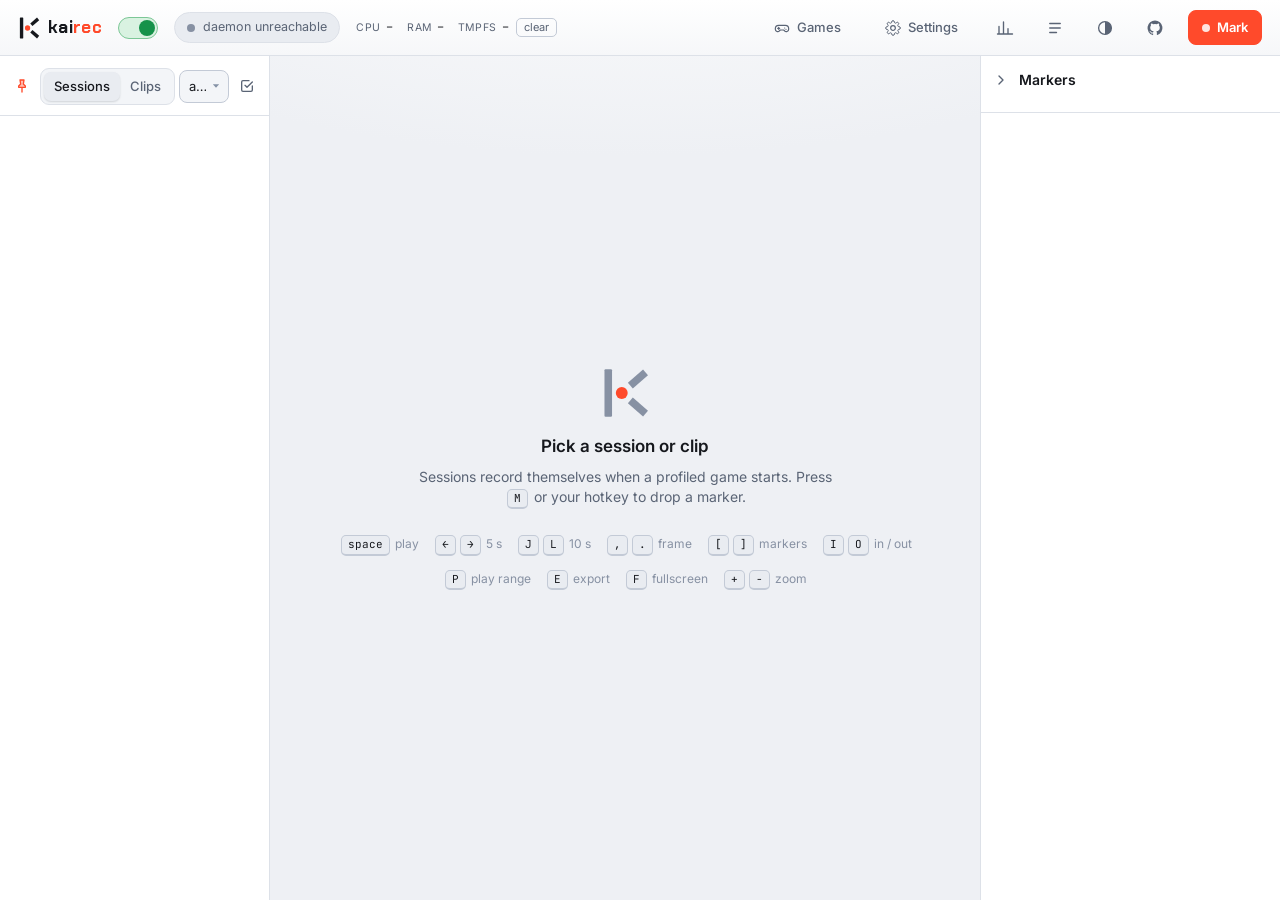
==== commit d35f400d: "README screenshots from a demo library, and small UI polish tools/screenshots: demo-data.py builds a" ====
--- a/src/Kairec.Daemon/wwwroot/index.html
+++ b/src/Kairec.Daemon/wwwroot/index.html
@@ -82,7 +82,7 @@
         <button class="tab active" data-tab="sessions">Sessions</button>
         <button class="tab" data-tab="clips">Clips</button>
       </div>
-      <select id="profileFilter" class="sel" title="profile"><option value="">all profiles</option></select>
+      <select id="profileFilter" class="sel" title="show one game's sessions and clips"><option value="">all games</option></select>
       <button class="tbtn pin" id="selectBtn" title="select several, to star or delete them together">
         <svg viewBox="0 0 24 24"><path d="M9 11l3 3 8-8M20 12v6a2 2 0 0 1-2 2H6a2 2 0 0 1-2-2V6a2 2 0 0 1 2-2h9"/></svg>
       </button>
--- a/src/Kairec.Daemon/wwwroot/style.css
+++ b/src/Kairec.Daemon/wwwroot/style.css
@@ -123,11 +123,11 @@
 main { min-width: 0; display: flex; flex-direction: column; min-height: 0; overflow: auto; background: radial-gradient(1200px 500px at 50% -200px, var(--glow) 0%, var(--bg) 60%); }
 
 /* ---------- sidebar */
-.tabs { display: flex; gap: 6px; padding: 12px 10px 10px 8px; border-bottom: 1px solid var(--line); align-items: center; }
+.tabs { display: flex; gap: 4px; padding: 12px 8px 10px 8px; border-bottom: 1px solid var(--line); align-items: center; }
 .tabs .seg { flex: none; }
-.tabs .sel { flex: 1 1 0; min-width: 0; width: 0; text-overflow: ellipsis; overflow: hidden; }
+.tabs .sel { flex: 1 1 0; min-width: 0; width: 0; text-overflow: ellipsis; overflow: hidden; padding: 6px 22px 6px 9px; background-position: right 5px center; }
 .seg { display: inline-flex; background: var(--bg2); border: 1px solid var(--line); border-radius: 9px; padding: 3px; }
-.tab { background: transparent; border: 0; padding: 5px 12px; border-radius: 7px; cursor: pointer; color: var(--muted); font-weight: 500; font-size: 13px; }
+.tab { background: transparent; border: 0; padding: 5px 10px; border-radius: 7px; cursor: pointer; color: var(--muted); font-weight: 500; font-size: 13px; }
 .tab.active { background: var(--panel2); color: var(--text); box-shadow: 0 1px 2px light-dark(rgba(16,24,40,.15), rgba(0,0,0,.4)); }
 #profileFilter { margin-left: auto; max-width: 150px; }
 .list { overflow: auto; flex: 1; padding: 8px; display: flex; flex-direction: column; gap: 6px; }
